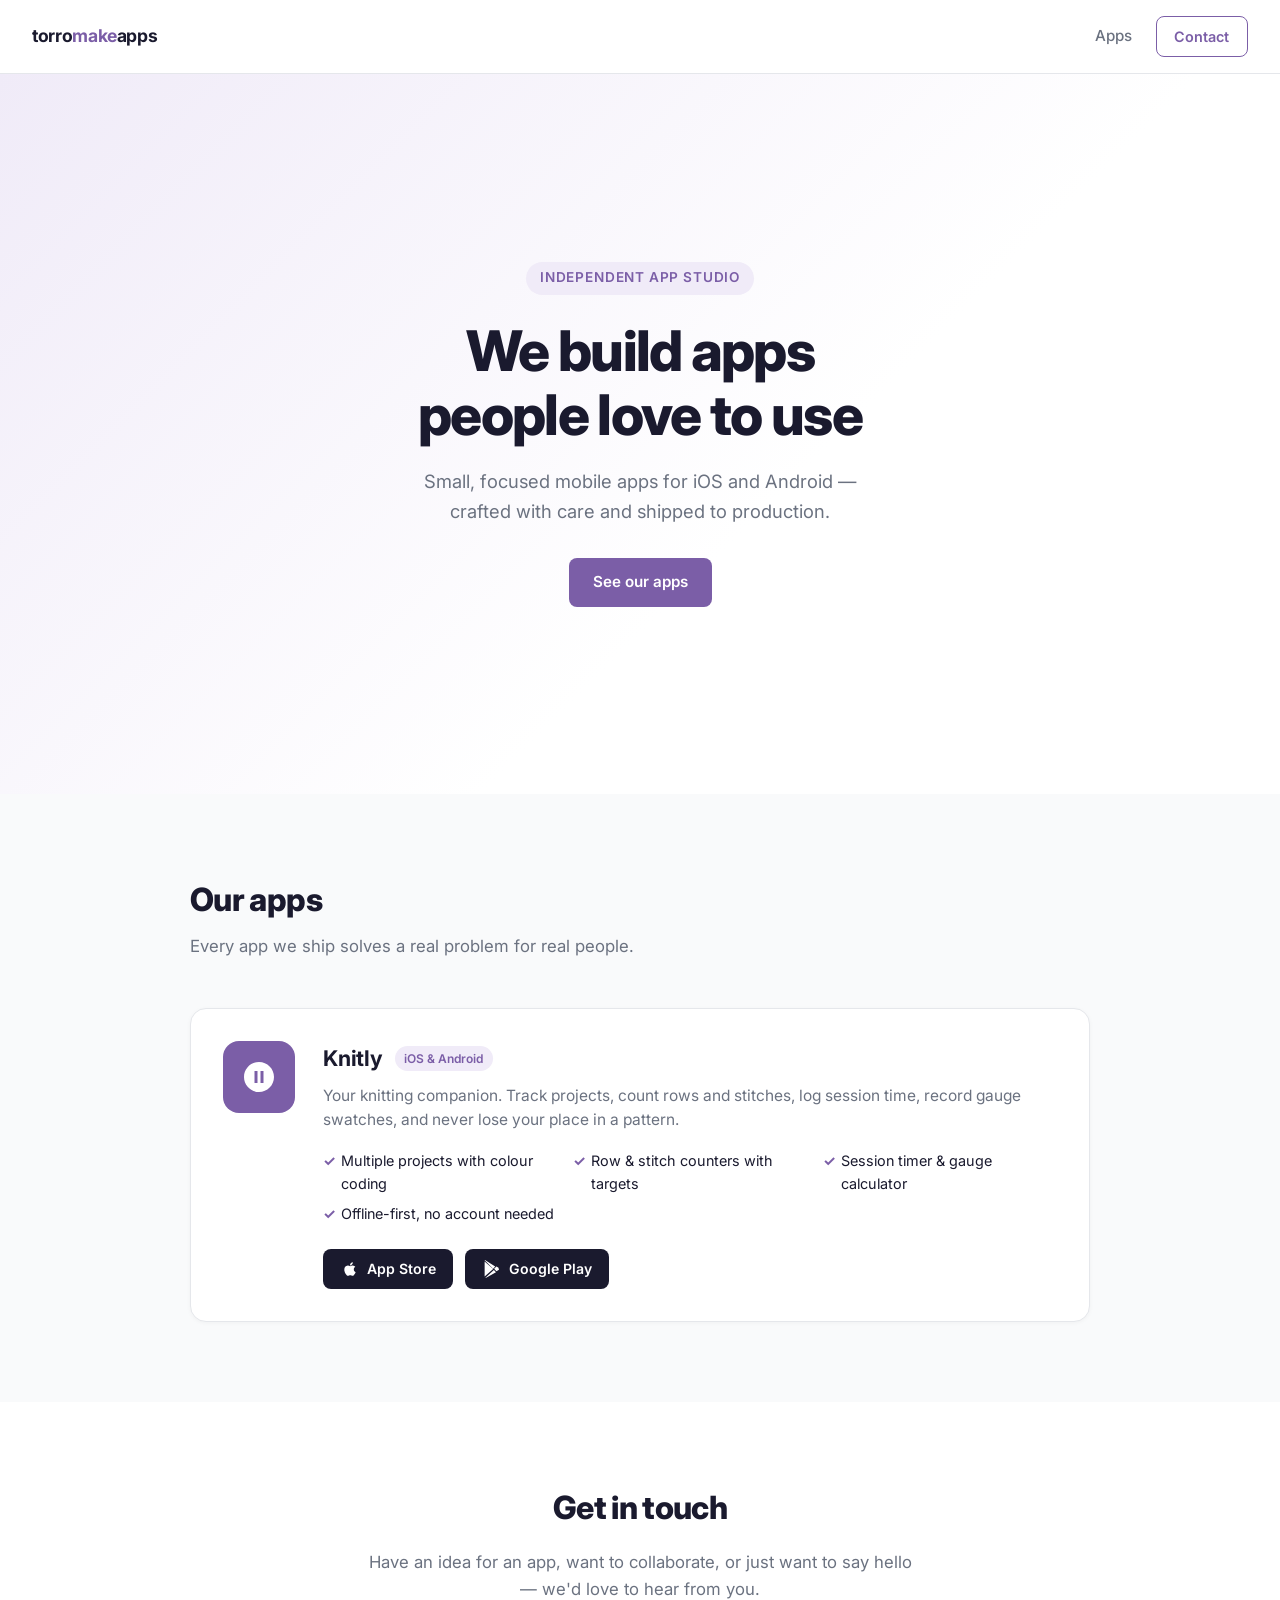
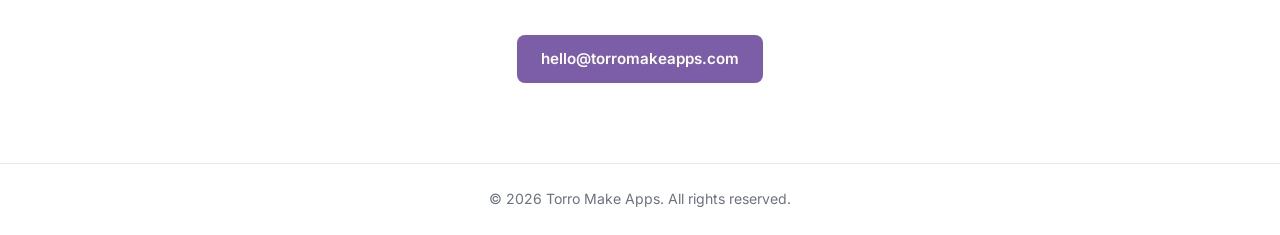
==== index.html @ 5505ea69 "feat: initial Torro Make Apps website Single-page site with hero, apps portfolio (Knitly), and conta" ====
<!DOCTYPE html>
<html lang="en">
<head>
  <meta charset="UTF-8" />
  <meta name="viewport" content="width=device-width, initial-scale=1.0" />
  <title>Torro Make Apps</title>
  <meta name="description" content="We build focused, well-crafted mobile apps for iOS and Android." />
  <link rel="preconnect" href="https://fonts.googleapis.com" />
  <link rel="preconnect" href="https://fonts.gstatic.com" crossorigin />
  <link href="https://fonts.googleapis.com/css2?family=Inter:wght@400;500;600;700;800&display=swap" rel="stylesheet" />
  <link rel="stylesheet" href="style.css" />
</head>
<body>

  <!-- Nav -->
  <header class="nav">
    <a href="#" class="nav-logo">torro<span>make</span>apps</a>
    <nav>
      <a href="#apps">Apps</a>
      <a href="#contact" class="btn-outline">Contact</a>
    </nav>
  </header>

  <!-- Hero -->
  <section class="hero">
    <div class="hero-inner">
      <p class="hero-label">Independent app studio</p>
      <h1>We build apps<br />people love to use</h1>
      <p class="hero-sub">Small, focused mobile apps for iOS and Android — crafted with care and shipped to production.</p>
      <a href="#apps" class="btn-primary">See our apps</a>
    </div>
  </section>

  <!-- Apps -->
  <section id="apps" class="apps">
    <div class="container">
      <h2>Our apps</h2>
      <p class="section-sub">Every app we ship solves a real problem for real people.</p>

      <div class="app-grid">
        <div class="app-card">
          <div class="app-icon" style="background:#7B5EA7;">
            <svg xmlns="http://www.w3.org/2000/svg" viewBox="0 0 24 24" fill="white" width="36" height="36">
              <path d="M12 2C6.48 2 2 6.48 2 12s4.48 10 10 10 10-4.48 10-10S17.52 2 12 2zm-1 14H9V8h2v8zm4 0h-2V8h2v8z"/>
            </svg>
          </div>
          <div class="app-info">
            <div class="app-header">
              <h3>Knitly</h3>
              <span class="badge">iOS &amp; Android</span>
            </div>
            <p>Your knitting companion. Track projects, count rows and stitches, log session time, record gauge swatches, and never lose your place in a pattern.</p>
            <ul class="feature-list">
              <li>Multiple projects with colour coding</li>
              <li>Row &amp; stitch counters with targets</li>
              <li>Session timer &amp; gauge calculator</li>
              <li>Offline-first, no account needed</li>
            </ul>
            <div class="app-links">
              <a href="#" class="store-btn">
                <svg xmlns="http://www.w3.org/2000/svg" viewBox="0 0 24 24" fill="currentColor" width="18" height="18"><path d="M17.05 20.28c-.98.95-2.05.8-3.08.35-1.09-.46-2.09-.48-3.24 0-1.44.62-2.2.44-3.06-.35C2.79 15.25 3.51 7.7 9.05 7.4c1.35.07 2.29.74 3.08.8 1.18-.24 2.31-.93 3.57-.84 1.51.12 2.65.72 3.4 1.8-3.12 1.87-2.38 5.98.48 7.13-.57 1.39-1.32 2.76-2.53 3.99zM12.03 7.25c-.15-2.23 1.66-4.07 3.74-4.25.29 2.58-2.34 4.5-3.74 4.25z"/></svg>
                App Store
              </a>
              <a href="#" class="store-btn">
                <svg xmlns="http://www.w3.org/2000/svg" viewBox="0 0 24 24" fill="currentColor" width="18" height="18"><path d="M3.18 23.76c.3.17.64.19.96.07l13.2-7.62-2.82-2.82-11.34 10.37zM20.7 10.2L17.94 8.6l-3.12 3.12 3.12 3.12 2.79-1.61c.8-.46.8-1.57-.03-2.03zM3.14.24C2.82.08 2.46.12 2.18.32L13.5 11.64 16.32 8.82 3.14.24zM2.18 1.96v20.08l11.34-10.04L2.18 1.96z"/></svg>
                Google Play
              </a>
            </div>
          </div>
        </div>
      </div>
    </div>
  </section>

  <!-- Contact -->
  <section id="contact" class="contact">
    <div class="container contact-inner">
      <h2>Get in touch</h2>
      <p>Have an idea for an app, want to collaborate, or just want to say hello — we'd love to hear from you.</p>
      <a href="mailto:hello@torromakeapps.com" class="btn-primary">hello@torromakeapps.com</a>
    </div>
  </section>

  <!-- Footer -->
  <footer class="footer">
    <p>&copy; <span id="year"></span> Torro Make Apps. All rights reserved.</p>
  </footer>

  <script>
    document.getElementById('year').textContent = new Date().getFullYear();

    // Smooth scroll for anchor links
    document.querySelectorAll('a[href^="#"]').forEach(a => {
      a.addEventListener('click', e => {
        const target = document.querySelector(a.getAttribute('href'));
        if (target) {
          e.preventDefault();
          target.scrollIntoView({ behavior: 'smooth' });
        }
      });
    });
  </script>
</body>
</html>
---- style.css ----
*, *::before, *::after { box-sizing: border-box; margin: 0; padding: 0; }

:root {
  --purple: #7B5EA7;
  --purple-dark: #5f4780;
  --purple-light: #f0ebf8;
  --text: #1a1a2e;
  --muted: #6b7280;
  --border: #e5e7eb;
  --bg: #ffffff;
  --bg-alt: #f9fafb;
}

html { scroll-behavior: smooth; }

body {
  font-family: 'Inter', system-ui, sans-serif;
  color: var(--text);
  background: var(--bg);
  line-height: 1.6;
}

/* ── Nav ── */
.nav {
  position: sticky;
  top: 0;
  z-index: 100;
  display: flex;
  align-items: center;
  justify-content: space-between;
  padding: 1rem 2rem;
  background: rgba(255,255,255,0.9);
  backdrop-filter: blur(8px);
  border-bottom: 1px solid var(--border);
}

.nav-logo {
  font-size: 1.1rem;
  font-weight: 700;
  color: var(--text);
  text-decoration: none;
  letter-spacing: -0.02em;
}
.nav-logo span { color: var(--purple); }

nav { display: flex; align-items: center; gap: 1.5rem; }

nav a {
  color: var(--muted);
  text-decoration: none;
  font-size: 0.95rem;
  font-weight: 500;
  transition: color 0.2s;
}
nav a:hover { color: var(--text); }

/* ── Buttons ── */
.btn-primary {
  display: inline-block;
  background: var(--purple);
  color: #fff;
  text-decoration: none;
  padding: 0.75rem 1.5rem;
  border-radius: 8px;
  font-weight: 600;
  font-size: 0.95rem;
  transition: background 0.2s, transform 0.1s;
}
.btn-primary:hover { background: var(--purple-dark); transform: translateY(-1px); }

.btn-outline {
  display: inline-block;
  border: 1.5px solid var(--purple);
  color: var(--purple);
  text-decoration: none;
  padding: 0.5rem 1.1rem;
  border-radius: 8px;
  font-weight: 600;
  font-size: 0.9rem;
  transition: background 0.2s, color 0.2s;
}
.btn-outline:hover { background: var(--purple); color: #fff; }

/* ── Hero ── */
.hero {
  min-height: 80vh;
  display: flex;
  align-items: center;
  padding: 6rem 2rem;
  background: linear-gradient(135deg, var(--purple-light) 0%, #fff 60%);
}

.hero-inner { max-width: 680px; margin: 0 auto; text-align: center; }

.hero-label {
  display: inline-block;
  background: var(--purple-light);
  color: var(--purple);
  font-size: 0.85rem;
  font-weight: 600;
  letter-spacing: 0.06em;
  text-transform: uppercase;
  padding: 0.35rem 0.9rem;
  border-radius: 99px;
  margin-bottom: 1.5rem;
}

.hero h1 {
  font-size: clamp(2.2rem, 5vw, 3.5rem);
  font-weight: 800;
  line-height: 1.15;
  letter-spacing: -0.03em;
  margin-bottom: 1.25rem;
}

.hero-sub {
  font-size: 1.15rem;
  color: var(--muted);
  max-width: 480px;
  margin: 0 auto 2rem;
}

/* ── Apps ── */
.apps {
  padding: 5rem 2rem;
  background: var(--bg-alt);
}

.container { max-width: 900px; margin: 0 auto; }

.apps h2, .contact h2 {
  font-size: 2rem;
  font-weight: 800;
  letter-spacing: -0.02em;
  margin-bottom: 0.5rem;
}

.section-sub {
  color: var(--muted);
  margin-bottom: 3rem;
  font-size: 1.05rem;
}

.app-grid { display: grid; gap: 1.5rem; }

.app-card {
  background: var(--bg);
  border: 1px solid var(--border);
  border-radius: 16px;
  padding: 2rem;
  display: flex;
  gap: 1.75rem;
  align-items: flex-start;
  box-shadow: 0 1px 4px rgba(0,0,0,0.04);
  transition: box-shadow 0.2s, transform 0.2s;
}
.app-card:hover { box-shadow: 0 8px 24px rgba(0,0,0,0.08); transform: translateY(-2px); }

.app-icon {
  width: 72px;
  height: 72px;
  border-radius: 16px;
  display: flex;
  align-items: center;
  justify-content: center;
  flex-shrink: 0;
}

.app-info { flex: 1; }

.app-header {
  display: flex;
  align-items: center;
  gap: 0.75rem;
  margin-bottom: 0.5rem;
  flex-wrap: wrap;
}

.app-header h3 {
  font-size: 1.35rem;
  font-weight: 700;
  letter-spacing: -0.01em;
}

.badge {
  background: var(--purple-light);
  color: var(--purple);
  font-size: 0.75rem;
  font-weight: 600;
  padding: 0.2rem 0.6rem;
  border-radius: 99px;
}

.app-info p {
  color: var(--muted);
  margin-bottom: 1rem;
  font-size: 0.97rem;
}

.feature-list {
  list-style: none;
  display: grid;
  grid-template-columns: repeat(auto-fill, minmax(200px, 1fr));
  gap: 0.4rem 1rem;
  margin-bottom: 1.5rem;
}

.feature-list li {
  font-size: 0.9rem;
  color: var(--text);
  padding-left: 1.1rem;
  position: relative;
}
.feature-list li::before {
  content: '✓';
  position: absolute;
  left: 0;
  color: var(--purple);
  font-weight: 700;
}

.app-links { display: flex; gap: 0.75rem; flex-wrap: wrap; }

.store-btn {
  display: inline-flex;
  align-items: center;
  gap: 0.5rem;
  background: var(--text);
  color: #fff;
  text-decoration: none;
  padding: 0.55rem 1.1rem;
  border-radius: 8px;
  font-size: 0.88rem;
  font-weight: 600;
  transition: background 0.2s;
}
.store-btn:hover { background: #2d2d2d; }

/* ── Contact ── */
.contact {
  padding: 5rem 2rem;
  background: var(--bg);
}

.contact-inner {
  text-align: center;
  max-width: 560px;
}

.contact p {
  color: var(--muted);
  margin: 1rem 0 2rem;
  font-size: 1.05rem;
}

/* ── Footer ── */
.footer {
  padding: 1.5rem 2rem;
  text-align: center;
  color: var(--muted);
  font-size: 0.88rem;
  border-top: 1px solid var(--border);
}

/* ── Responsive ── */
@media (max-width: 600px) {
  .nav { padding: 1rem; }
  .app-card { flex-direction: column; }
  .app-icon { width: 56px; height: 56px; }
  .feature-list { grid-template-columns: 1fr; }
}
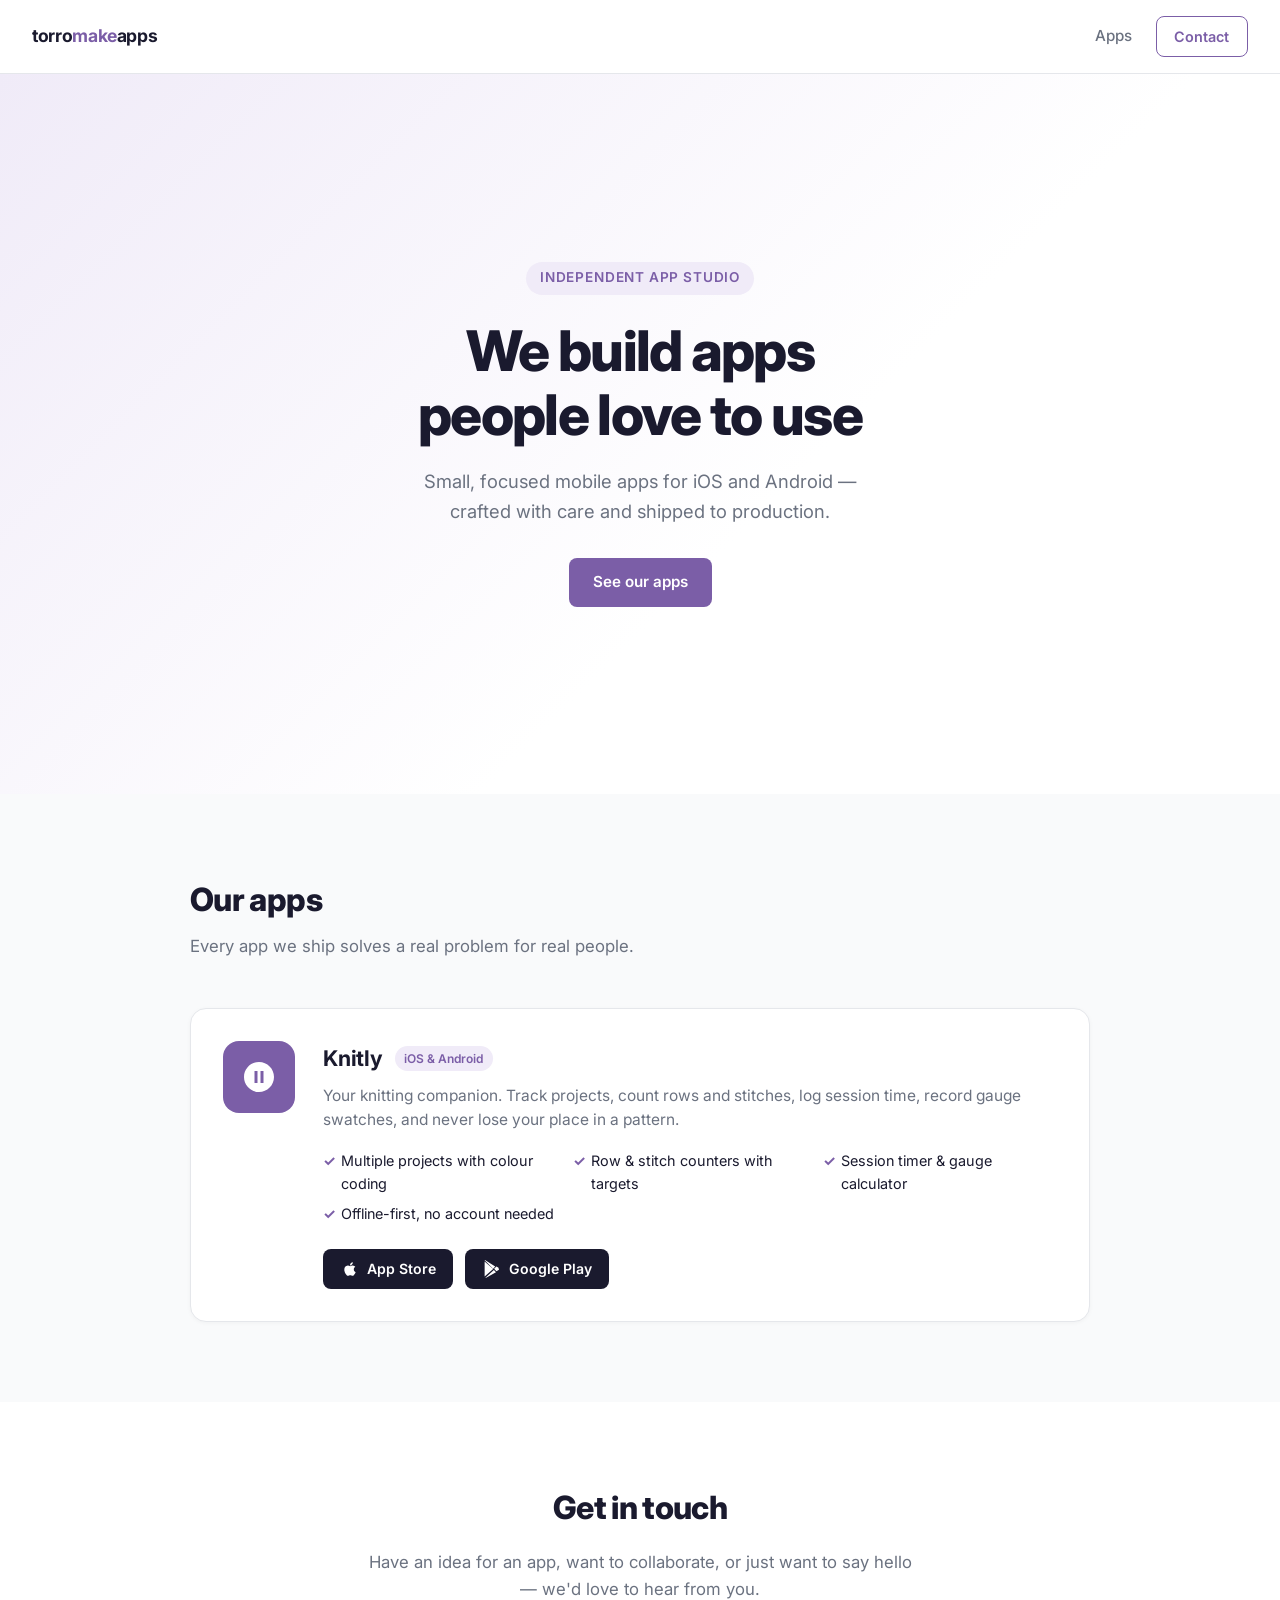
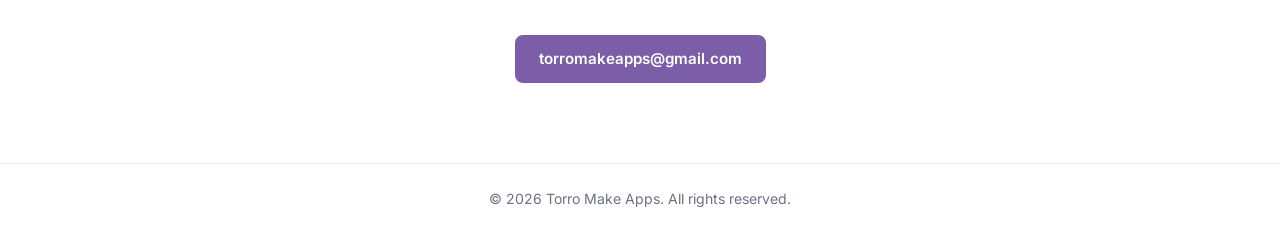
==== commit 61e9bc00: "chore: update contact email to torromakeapps@gmail.com" ====
--- a/index.html
+++ b/index.html
@@ -77,7 +77,7 @@
     <div class="container contact-inner">
       <h2>Get in touch</h2>
       <p>Have an idea for an app, want to collaborate, or just want to say hello — we'd love to hear from you.</p>
-      <a href="mailto:hello@torromakeapps.com" class="btn-primary">hello@torromakeapps.com</a>
+      <a href="mailto:torromakeapps@gmail.com" class="btn-primary">torromakeapps@gmail.com</a>
     </div>
   </section>
 
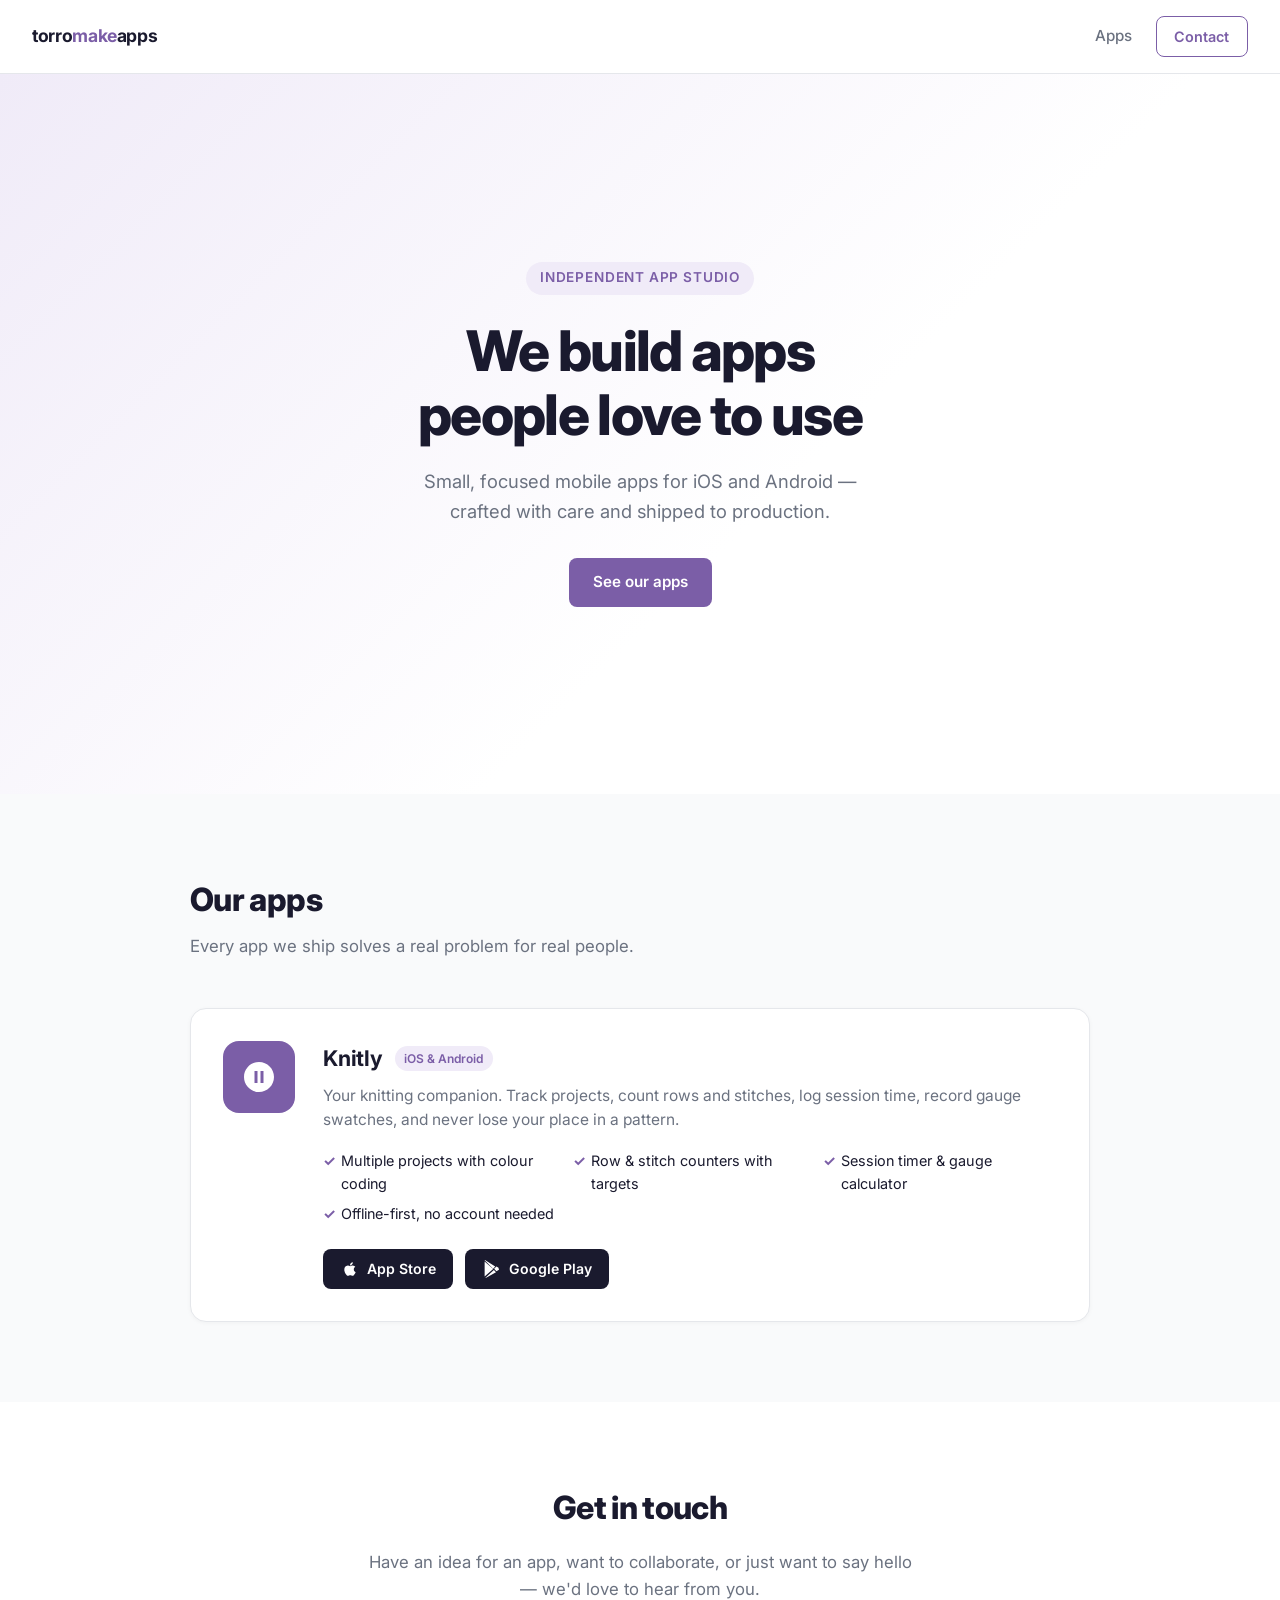
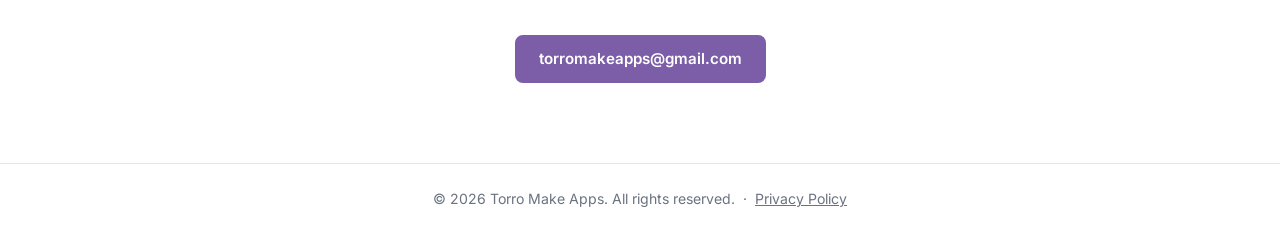
==== commit 4add75b0: "feat: add Knitly privacy policy page and footer link Migrate privacy policy from standalone repo to " ====
--- a/index.html
+++ b/index.html
@@ -83,7 +83,7 @@
 
   <!-- Footer -->
   <footer class="footer">
-    <p>&copy; <span id="year"></span> Torro Make Apps. All rights reserved.</p>
+    <p>&copy; <span id="year"></span> Torro Make Apps. All rights reserved. &nbsp;·&nbsp; <a href="privacy.html">Privacy Policy</a></p>
   </footer>
 
   <script>
--- a/style.css
+++ b/style.css
@@ -253,6 +253,39 @@
   font-size: 1.05rem;
 }
 
+/* ── Policy page ── */
+.policy {
+  padding: 5rem 2rem;
+  background: var(--bg);
+}
+
+.policy h1 {
+  font-size: 2rem;
+  font-weight: 800;
+  letter-spacing: -0.02em;
+  margin-bottom: 0.25rem;
+}
+
+.policy .updated {
+  color: var(--muted);
+  font-size: 0.9rem;
+  margin-bottom: 2rem;
+}
+
+.policy h2 {
+  font-size: 1.1rem;
+  font-weight: 700;
+  margin-top: 2rem;
+  margin-bottom: 0.5rem;
+}
+
+.policy p {
+  color: var(--muted);
+  margin-bottom: 0.5rem;
+}
+
+.policy a { color: var(--purple); }
+
 /* ── Footer ── */
 .footer {
   padding: 1.5rem 2rem;
@@ -261,6 +294,9 @@
   font-size: 0.88rem;
   border-top: 1px solid var(--border);
 }
+
+.footer a { color: var(--muted); text-decoration: underline; }
+.footer a:hover { color: var(--text); }
 
 /* ── Responsive ── */
 @media (max-width: 600px) {
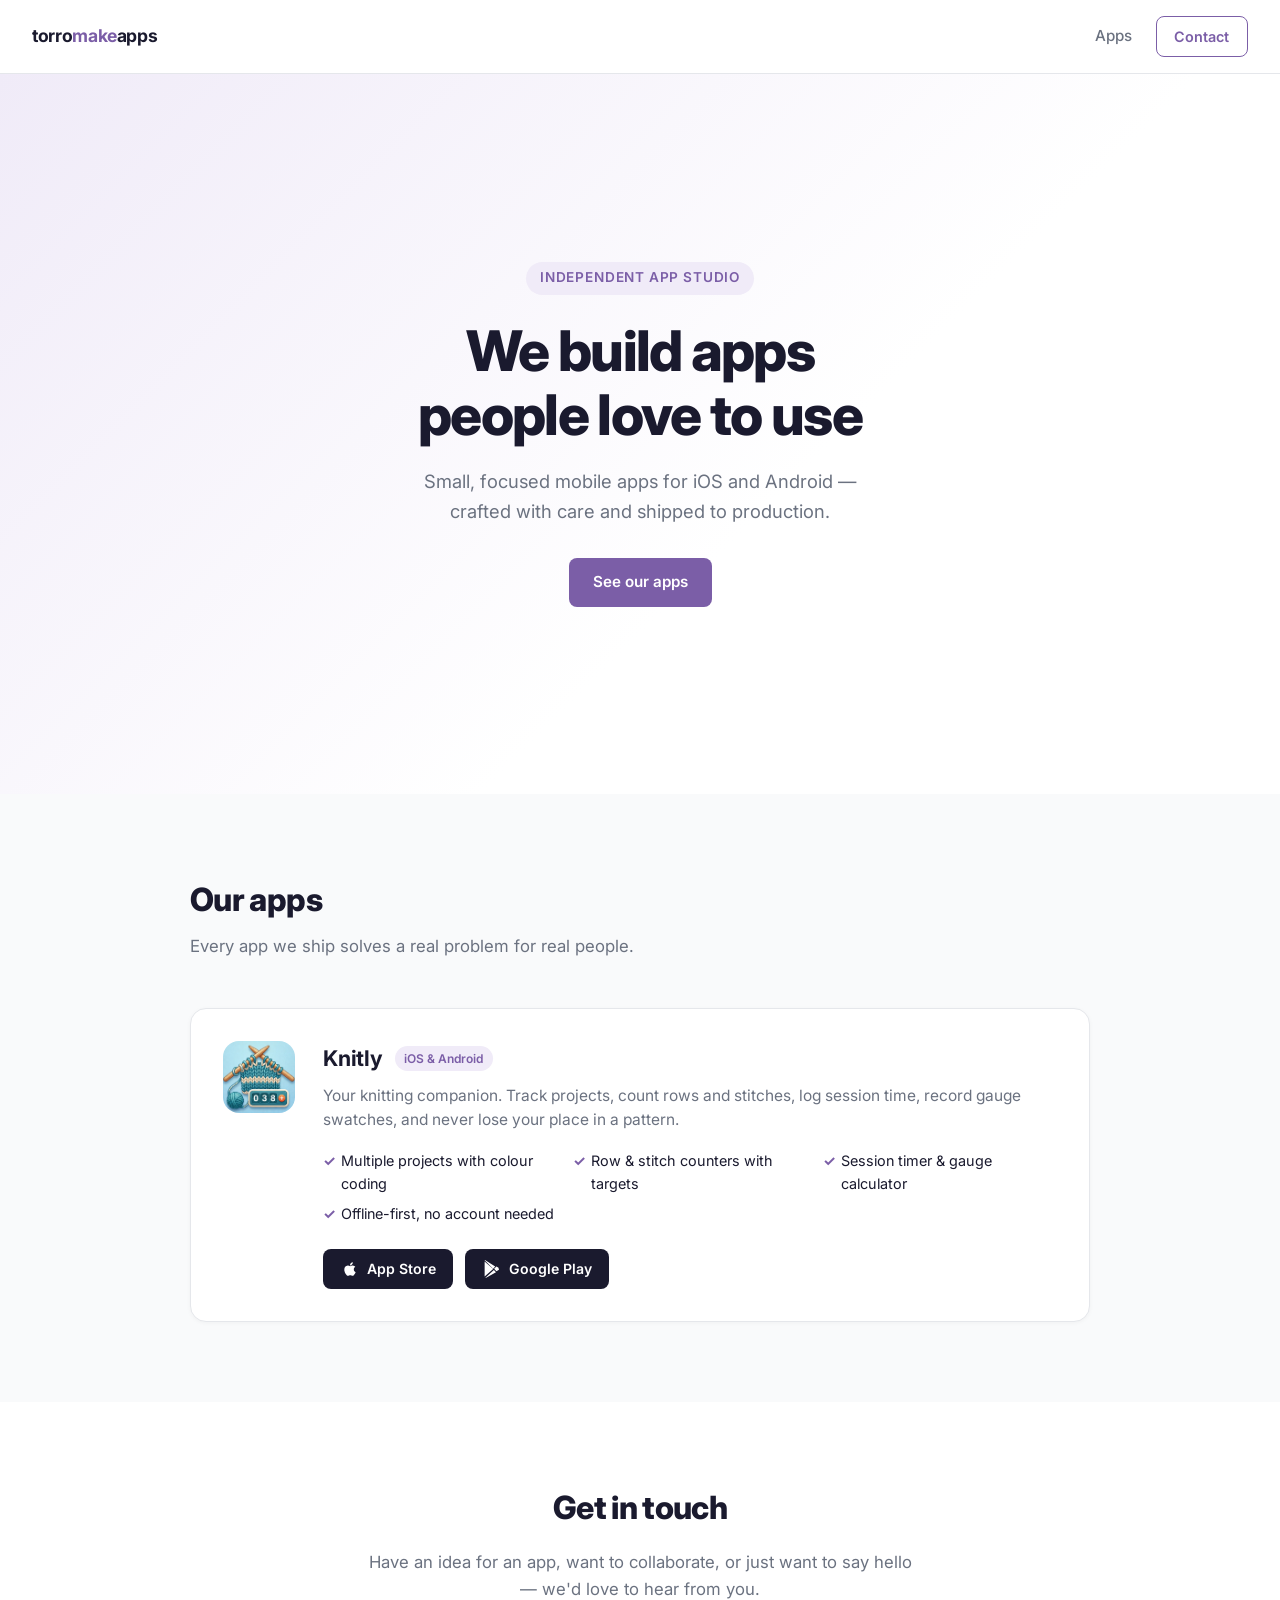
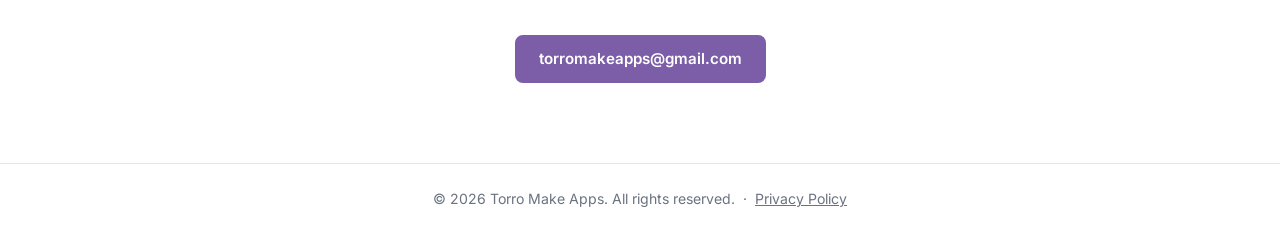
==== commit 656af4a7: "chore: use real Knitly icon and update privacy policy to general company policy - Replace placeholde" ====
--- a/index.html
+++ b/index.html
@@ -39,10 +39,8 @@
 
       <div class="app-grid">
         <div class="app-card">
-          <div class="app-icon" style="background:#7B5EA7;">
-            <svg xmlns="http://www.w3.org/2000/svg" viewBox="0 0 24 24" fill="white" width="36" height="36">
-              <path d="M12 2C6.48 2 2 6.48 2 12s4.48 10 10 10 10-4.48 10-10S17.52 2 12 2zm-1 14H9V8h2v8zm4 0h-2V8h2v8z"/>
-            </svg>
+          <div class="app-icon">
+            <img src="knitly-icon.png" alt="Knitly app icon" />
           </div>
           <div class="app-info">
             <div class="app-header">
--- a/style.css
+++ b/style.css
@@ -160,10 +160,15 @@
   width: 72px;
   height: 72px;
   border-radius: 16px;
-  display: flex;
-  align-items: center;
-  justify-content: center;
   flex-shrink: 0;
+  overflow: hidden;
+}
+
+.app-icon img {
+  width: 100%;
+  height: 100%;
+  object-fit: cover;
+  display: block;
 }
 
 .app-info { flex: 1; }
